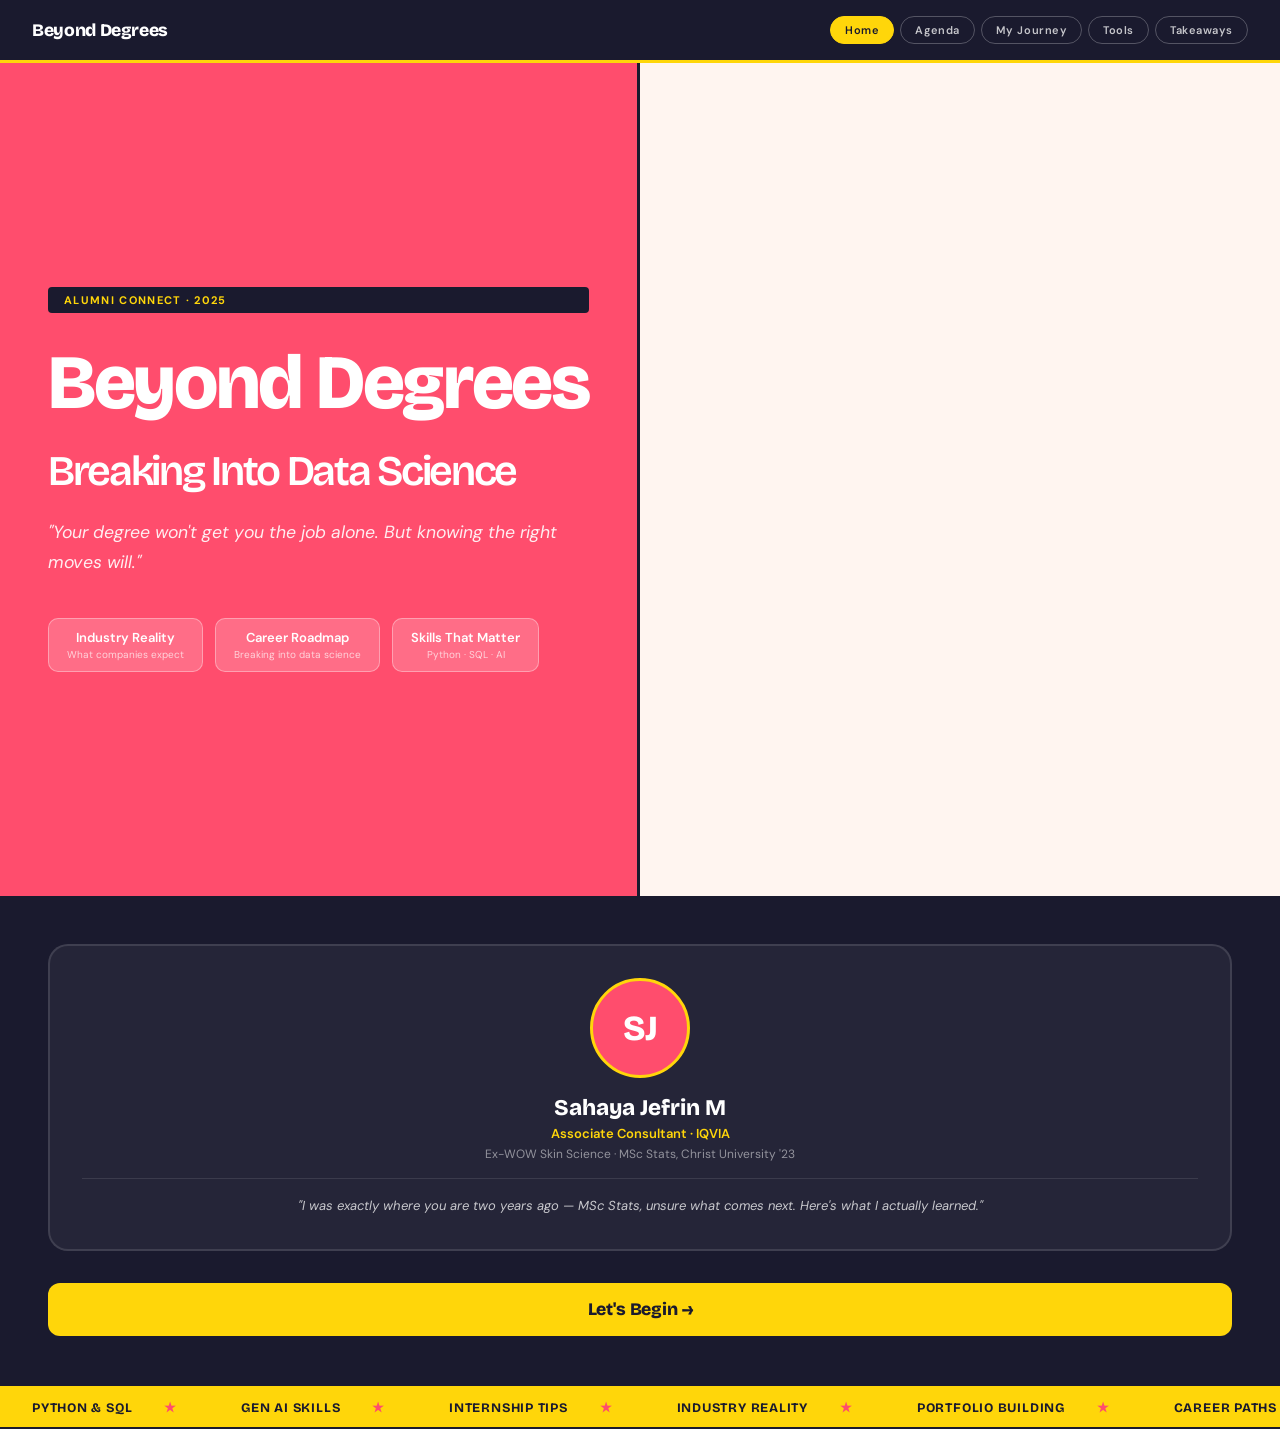
==== index.html @ 80c54fdb "rename the file" ====
<!DOCTYPE html>
<html lang="en">
<head>
<meta charset="UTF-8">
<meta name="viewport" content="width=device-width, initial-scale=1.0">
<title>Beyond Degrees: Getting Started in Data Science</title>
<link href="https://fonts.googleapis.com/css2?family=Bricolage+Grotesque:opsz,wght@12..96,400;12..96,600;12..96,800&family=DM+Sans:ital,wght@0,400;0,500;1,400&display=swap" rel="stylesheet">
<style>
*{box-sizing:border-box;margin:0;padding:0}
:root{
  --pink:#ff4d6d;--yellow:#ffd60a;--navy:#1a1a2e;--mint:#06d6a0;
  --purple:#7b2d8b;--blue:#4cc9f0;--orange:#ff9f1c;--white:#fff;
  --bg:#fff5f0;--text:#1a1a2e;
}
html{scroll-behavior:smooth}
body{font-family:'DM Sans',sans-serif;background:var(--bg);color:var(--text);overflow-x:hidden}

/* ─── NAV ─── */
.nav{display:flex;align-items:center;justify-content:space-between;padding:1rem 2rem;background:var(--navy);position:sticky;top:0;z-index:100;border-bottom:3px solid var(--yellow)}
.nav-brand{font-family:'Bricolage Grotesque',sans-serif;font-weight:800;font-size:1.1rem;color:var(--white);letter-spacing:-0.02em}
.nav-links{display:flex;gap:6px;flex-wrap:wrap}
.nav-btn{background:transparent;border:1.5px solid rgba(255,255,255,0.25);color:rgba(255,255,255,0.75);font-size:11px;font-weight:600;padding:6px 14px;border-radius:20px;cursor:pointer;font-family:'DM Sans',sans-serif;letter-spacing:0.05em;transition:all 0.2s}
.nav-btn:hover,.nav-btn.active{background:var(--yellow);border-color:var(--yellow);color:var(--navy)}

/* ─── SECTIONS ─── */
.section{display:none;min-height:100vh;padding:3rem 2rem;max-width:960px;margin:0 auto}
.section.active{display:block}

/* ─── HERO ─── */
#sec-hero{display:none;padding:0;max-width:100%}
#sec-hero.active{display:block}
.hero-wrap{display:grid;grid-template-columns:1fr 1fr;min-height:calc(100vh - 67px)}
.hero-left{background:var(--pink);padding:4rem 3rem;display:flex;flex-direction:column;justify-content:center;border-right:3px solid var(--navy)}
.hero-eyebrow{display:inline-block;background:var(--navy);color:var(--yellow);font-size:11px;font-weight:700;padding:6px 16px;border-radius:4px;margin-bottom:2rem;letter-spacing:0.12em;text-transform:uppercase}
.hero-title{font-family:'Bricolage Grotesque',sans-serif;font-size:clamp(3rem,6vw,5rem);font-weight:800;line-height:1.0;letter-spacing:-0.03em;color:var(--white);margin-bottom:1.2rem}
.hero-hook{font-size:1.1rem;color:rgba(255,255,255,0.9);line-height:1.7;margin-bottom:2.5rem;font-style:italic}
.hero-meta{display:flex;gap:12px;flex-wrap:wrap}
.hmeta{background:rgba(255,255,255,0.18);border:1.5px solid rgba(255,255,255,0.35);border-radius:10px;padding:10px 18px;color:var(--white);font-size:13px;font-weight:600;text-align:center}
.hmeta span{display:block;font-size:10px;font-weight:400;opacity:0.7;margin-top:2px}

.hero-right{background:var(--navy);display:flex;flex-direction:column;justify-content:center;align-items:center;padding:3rem;gap:2rem}
.speaker-blob{background:rgba(255,255,255,0.05);border:2px solid rgba(255,255,255,0.12);border-radius:20px;padding:2rem;text-align:center;width:100%}
.avatar-big{width:100px;height:100px;border-radius:50%;background:var(--pink);display:flex;align-items:center;justify-content:center;font-family:'Bricolage Grotesque',sans-serif;font-size:2.2rem;font-weight:800;color:var(--white);margin:0 auto 1rem;border:3px solid var(--yellow)}
.sp-name{font-family:'Bricolage Grotesque',sans-serif;font-size:1.4rem;font-weight:800;color:var(--white)}
.sp-role{font-size:13px;color:var(--yellow);font-weight:600;margin:4px 0}
.sp-company{font-size:12px;color:rgba(255,255,255,0.5)}
.sp-quote{font-size:13px;color:rgba(255,255,255,0.75);font-style:italic;line-height:1.7;margin-top:1rem;border-top:1px solid rgba(255,255,255,0.1);padding-top:1rem}
.start-btn{background:var(--yellow);color:var(--navy);border:none;font-family:'Bricolage Grotesque',sans-serif;font-size:1.1rem;font-weight:800;padding:1rem 2.5rem;border-radius:12px;cursor:pointer;width:100%;letter-spacing:-0.01em;transition:transform 0.15s}
.start-btn:hover{transform:scale(1.02)}

/* ─── MARQUEE ─── */
.marquee-wrap{background:var(--yellow);border-top:2px solid var(--navy);border-bottom:2px solid var(--navy);padding:10px 0;overflow:hidden;white-space:nowrap}
.marquee-inner{display:inline-flex;animation:marquee 20s linear infinite}
.marquee-inner span{font-family:'Bricolage Grotesque',sans-serif;font-size:13px;font-weight:700;letter-spacing:0.06em;padding:0 2rem;text-transform:uppercase;color:var(--navy)}
.marquee-inner span::after{content:'★';margin-left:2rem;color:var(--pink)}
@keyframes marquee{0%{transform:translateX(0)}100%{transform:translateX(-50%)}}

/* ─── SECTION HEADER ─── */
.sec-header{margin-bottom:2.5rem}
.sec-tag{display:inline-block;background:var(--pink);color:var(--white);font-size:11px;font-weight:700;padding:5px 14px;border-radius:20px;margin-bottom:1rem;letter-spacing:0.08em;text-transform:uppercase}
.sec-title{font-family:'Bricolage Grotesque',sans-serif;font-size:2.4rem;font-weight:800;letter-spacing:-0.02em;line-height:1.1;margin-bottom:0.5rem}
.sec-sub{font-size:15px;color:#555;line-height:1.6}

/* ─── QUIZ ─── */
.quiz-container{max-width:720px;margin:0 auto}
.quiz-progress{display:flex;gap:6px;margin-bottom:2rem}
.qprog-dot{flex:1;height:6px;border-radius:20px;background:#e0e0e0;transition:background 0.3s}
.qprog-dot.done{background:var(--pink)}
.qprog-dot.current{background:var(--yellow)}

.quiz-card{background:var(--white);border:2px solid var(--navy);border-radius:20px;padding:2.5rem;margin-bottom:1.5rem}
.quiz-num{font-size:11px;font-weight:700;color:var(--pink);letter-spacing:0.1em;text-transform:uppercase;margin-bottom:0.75rem}
.quiz-q{font-family:'Bricolage Grotesque',sans-serif;font-size:1.5rem;font-weight:800;letter-spacing:-0.01em;margin-bottom:2rem;line-height:1.3}
.quiz-options{display:flex;flex-direction:column;gap:12px}
.quiz-opt{background:var(--bg);border:2px solid #e0e0e0;border-radius:12px;padding:1rem 1.25rem;cursor:pointer;font-size:15px;font-weight:500;transition:all 0.2s;text-align:left;font-family:'DM Sans',sans-serif;display:flex;align-items:center;gap:12px}
.quiz-opt:hover{border-color:var(--navy);background:var(--white)}
.quiz-opt.selected{border-color:var(--pink);background:#fff0f3}
.quiz-opt.correct{border-color:var(--mint);background:#e6fbf5}
.quiz-opt.wrong{border-color:#e24b4a;background:#fcebeb}
.opt-letter{width:32px;height:32px;border-radius:8px;background:var(--navy);color:var(--white);font-family:'Bricolage Grotesque',sans-serif;font-weight:800;font-size:14px;display:flex;align-items:center;justify-content:center;flex-shrink:0}
.quiz-opt.correct .opt-letter{background:var(--mint)}
.quiz-opt.wrong .opt-letter{background:#e24b4a}

.quiz-explain{background:var(--navy);color:var(--white);border-radius:12px;padding:1.25rem 1.5rem;margin-top:1.5rem;font-size:14px;line-height:1.7;display:none}
.quiz-explain.show{display:block}
.quiz-explain strong{color:var(--yellow)}

.quiz-actions{display:flex;justify-content:space-between;align-items:center;margin-top:1.5rem;flex-wrap:wrap;gap:12px}
.q-score{font-size:14px;color:#666;font-weight:500}
.next-btn{background:var(--navy);color:var(--white);border:none;font-family:'Bricolage Grotesque',sans-serif;font-size:1rem;font-weight:700;padding:0.85rem 2rem;border-radius:10px;cursor:pointer;transition:transform 0.15s}
.next-btn:hover{transform:scale(1.02)}
.next-btn:disabled{opacity:0.4;cursor:not-allowed;transform:none}

.quiz-result{text-align:center;padding:3rem 2rem;background:var(--white);border:2px solid var(--navy);border-radius:20px}
.result-score{font-family:'Bricolage Grotesque',sans-serif;font-size:5rem;font-weight:800;color:var(--pink);line-height:1}
.result-label{font-size:1.1rem;color:#555;margin:0.5rem 0 1.5rem}
.result-msg{font-size:1rem;line-height:1.7;max-width:500px;margin:0 auto 2rem;color:var(--text)}
.retry-btn{background:var(--pink);color:var(--white);border:none;font-family:'Bricolage Grotesque',sans-serif;font-size:1rem;font-weight:700;padding:0.85rem 2rem;border-radius:10px;cursor:pointer}

/* ─── JOURNEY ─── */
.journey-wrap{position:relative;padding-left:40px}
.journey-line{position:absolute;left:16px;top:0;bottom:0;width:3px;background:linear-gradient(to bottom,var(--pink),var(--yellow),var(--mint))}
.journey-item{position:relative;margin-bottom:2.5rem;padding-left:1.5rem}
.journey-dot{position:absolute;left:-31px;top:8px;width:18px;height:18px;border-radius:50%;border:3px solid var(--white);box-shadow:0 0 0 2px var(--navy)}
.journey-dot.d1{background:var(--pink)}
.journey-dot.d2{background:var(--orange)}
.journey-dot.d3{background:var(--yellow)}
.journey-dot.d4{background:var(--mint)}
.journey-dot.d5{background:var(--blue)}
.journey-dot.d6{background:var(--purple)}
.journey-card{background:var(--white);border:2px solid var(--navy);border-radius:16px;padding:1.5rem;transition:transform 0.2s}
.journey-card:hover{transform:translateX(6px)}
.j-year{font-size:11px;font-weight:700;letter-spacing:0.1em;text-transform:uppercase;color:var(--pink);margin-bottom:4px}
.j-title{font-family:'Bricolage Grotesque',sans-serif;font-size:1.1rem;font-weight:800;margin-bottom:6px}
.j-company{font-size:13px;color:#666;margin-bottom:10px}
.j-lesson{background:var(--bg);border-left:3px solid var(--yellow);padding:10px 14px;border-radius:0 8px 8px 0;font-size:13px;line-height:1.6;color:var(--text)}
.j-lesson strong{color:var(--navy);font-weight:700}
.j-tags{display:flex;flex-wrap:wrap;gap:6px;margin-top:10px}
.j-tag{font-size:11px;font-weight:600;padding:3px 10px;border-radius:20px;background:var(--navy);color:var(--white)}

/* ─── TOOLS ─── */
.tools-grid{display:grid;grid-template-columns:repeat(auto-fit,minmax(260px,1fr));gap:16px;margin-bottom:3rem}
.tool-card{background:var(--white);border:2px solid var(--navy);border-radius:16px;padding:1.5rem;transition:transform 0.2s}
.tool-card:hover{transform:translateY(-4px)}
.tool-header{display:flex;align-items:center;gap:12px;margin-bottom:12px}
.tool-icon{width:44px;height:44px;border-radius:10px;display:flex;align-items:center;justify-content:center;font-size:1.4rem;flex-shrink:0}
.tool-name{font-family:'Bricolage Grotesque',sans-serif;font-size:1rem;font-weight:800}
.tool-category{font-size:11px;font-weight:600;letter-spacing:0.08em;text-transform:uppercase}
.tool-desc{font-size:13px;color:#555;line-height:1.6;margin-bottom:12px}
.tool-tip{background:var(--bg);border-radius:8px;padding:10px 12px;font-size:12px;line-height:1.6;color:var(--text)}
.tool-tip strong{color:var(--pink)}
.priority-badge{display:inline-block;font-size:10px;font-weight:700;padding:3px 10px;border-radius:20px;margin-bottom:8px}
.p-must{background:#fff0f3;color:var(--pink);border:1px solid #ffb3c1}
.p-good{background:#fff9db;color:#7a5900;border:1px solid var(--yellow)}
.p-bonus{background:#e6fbf5;color:#0a5940;border:1px solid var(--mint)}

.resources-section{background:var(--navy);border-radius:20px;padding:2rem;margin-top:1rem}
.res-title{font-family:'Bricolage Grotesque',sans-serif;font-size:1.3rem;font-weight:800;color:var(--white);margin-bottom:1.5rem}
.res-grid{display:grid;grid-template-columns:repeat(auto-fit,minmax(200px,1fr));gap:12px}
.res-card{background:rgba(255,255,255,0.07);border:1px solid rgba(255,255,255,0.12);border-radius:12px;padding:1rem}
.res-card-title{font-weight:700;color:var(--yellow);font-size:14px;margin-bottom:4px}
.res-card-desc{font-size:12px;color:rgba(255,255,255,0.65);line-height:1.5}

/* ─── AGENDA ─── */
.agenda-list{display:flex;flex-direction:column;gap:0}
.agenda-item{display:grid;grid-template-columns:90px 1fr;border:2px solid var(--navy);margin-top:-2px;background:var(--white);cursor:pointer;transition:background 0.2s}
.agenda-item:first-child{border-radius:16px 16px 0 0}
.agenda-item:last-child{border-radius:0 0 16px 16px}
.agenda-item:hover{background:#fffdf0}
.agenda-item.current-item{background:#fff0f3;border-left:5px solid var(--pink)}
.ag-time{background:var(--navy);display:flex;align-items:center;justify-content:center;padding:1.25rem 0.5rem}
.ag-time span{font-family:'Bricolage Grotesque',sans-serif;font-size:0.85rem;font-weight:800;color:var(--yellow);text-align:center}
.ag-body{padding:1.25rem 1.5rem;display:flex;align-items:flex-start;gap:14px}
.ag-num{font-family:'Bricolage Grotesque',sans-serif;font-size:2.5rem;font-weight:800;color:rgba(26,26,46,0.07);line-height:1;min-width:44px}
.ag-content{}
.ag-title{font-family:'Bricolage Grotesque',sans-serif;font-size:1rem;font-weight:800;margin-bottom:4px}
.ag-desc{font-size:13px;color:#555;line-height:1.5;margin-bottom:8px}
.ag-chips{display:flex;gap:6px;flex-wrap:wrap}
.ag-chip{font-size:10px;font-weight:600;padding:3px 10px;border-radius:20px}
.ag-chip.r{background:#fff0f3;color:var(--pink);border:1px solid #ffb3c1}
.ag-chip.y{background:#fff9db;color:#7a5900;border:1px solid var(--yellow)}
.ag-chip.g{background:#e6fbf5;color:#0a5940;border:1px solid var(--mint)}
.ag-chip.b{background:#e8f7fc;color:#0a6e8a;border:1px solid var(--blue)}
.ag-chip.p{background:#f3eafc;color:#4a1070;border:1px solid #b87dd4}

/* ─── POLL ─── */
.poll-container{max-width:700px;margin:0 auto}
.poll-card{background:var(--white);border:2px solid var(--navy);border-radius:20px;padding:2.5rem;margin-bottom:2rem}
.poll-q{font-family:'Bricolage Grotesque',sans-serif;font-size:1.5rem;font-weight:800;margin-bottom:1.5rem;letter-spacing:-0.01em;line-height:1.3}
.poll-options{display:flex;flex-direction:column;gap:10px}
.poll-opt{border:2px solid #e0e0e0;border-radius:12px;padding:1rem 1.25rem;cursor:pointer;font-size:15px;font-weight:500;transition:all 0.2s;background:var(--bg);display:flex;align-items:center;justify-content:space-between;font-family:'DM Sans',sans-serif}
.poll-opt:hover{border-color:var(--navy)}
.poll-opt.voted{border-color:var(--pink);background:#fff0f3;cursor:default}
.poll-bar-wrap{margin-top:1rem;display:none}
.poll-bar-wrap.show{display:block}
.poll-bar-row{display:flex;align-items:center;gap:12px;margin-bottom:10px;font-size:13px}
.poll-bar-label{min-width:180px;font-weight:500}
.poll-bar-track{flex:1;height:24px;background:#f0f0f0;border-radius:20px;overflow:hidden}
.poll-bar-fill{height:100%;border-radius:20px;background:var(--pink);transition:width 0.8s cubic-bezier(.4,0,.2,1);display:flex;align-items:center;padding-left:10px}
.poll-bar-pct{font-size:12px;font-weight:700;color:var(--white)}
.poll-reset{background:transparent;border:1.5px solid #ccc;color:#666;font-size:12px;padding:6px 16px;border-radius:8px;cursor:pointer;margin-top:1rem;font-family:'DM Sans',sans-serif}

/* ─── TAKEAWAYS ─── */
.takeaway-grid{display:grid;grid-template-columns:repeat(auto-fit,minmax(240px,1fr));gap:16px;margin-bottom:2.5rem}
.tk-card{border-radius:16px;padding:1.5rem;border:2px solid var(--navy)}
.tk-num{font-family:'Bricolage Grotesque',sans-serif;font-size:3rem;font-weight:800;line-height:1;margin-bottom:0.5rem;opacity:0.25}
.tk-title{font-family:'Bricolage Grotesque',sans-serif;font-size:1rem;font-weight:800;margin-bottom:6px}
.tk-desc{font-size:13px;line-height:1.6}
.share-card{background:var(--navy);border-radius:20px;padding:2.5rem;text-align:center;color:var(--white)}
.share-title{font-family:'Bricolage Grotesque',sans-serif;font-size:1.8rem;font-weight:800;margin-bottom:0.5rem;color:var(--yellow)}
.share-sub{font-size:14px;color:rgba(255,255,255,0.7);margin-bottom:2rem;line-height:1.6}
.share-links{display:flex;gap:12px;justify-content:center;flex-wrap:wrap}
.share-link{background:rgba(255,255,255,0.1);border:1.5px solid rgba(255,255,255,0.2);color:var(--white);font-size:13px;font-weight:600;padding:10px 20px;border-radius:10px;text-decoration:none;transition:background 0.2s}
.share-link:hover{background:rgba(255,255,255,0.2)}

@media(max-width:640px){
  .hero-wrap{grid-template-columns:1fr}
  .hero-left{padding:2.5rem 1.5rem}
  .section{padding:2rem 1.25rem}
  .sec-title{font-size:1.8rem}
  .nav-links{gap:4px}
  .nav-btn{font-size:10px;padding:5px 10px}
}
</style>
</head>
<body>

<nav class="nav">
  <div class="nav-brand">Beyond Degrees</div>
  <div class="nav-links">
    <button class="nav-btn active" onclick="showSection('hero')">Home</button>
    <button class="nav-btn" onclick="showSection('agenda')">Agenda</button>
    <button class="nav-btn" onclick="showSection('journey')">My Journey</button>
    <button class="nav-btn" onclick="showSection('tools')">Tools</button>
    <button class="nav-btn" onclick="showSection('takeaways')">Takeaways</button>
  </div>
</nav>

<!-- ═══ HERO ═══ -->
<section id="sec-hero" class="section active">
  <div class="hero-wrap">
    <div class="hero-left">
      <div class="hero-eyebrow">Alumni Connect · 2025</div>
      <h1 class="hero-title">Beyond Degrees<br><span style="font-size:0.55em;font-weight:600;">Breaking Into Data Science</span></h1>
      <p class="hero-hook">"Your degree won't get you the job alone. But knowing the right moves will."</p>
      
<div class="hero-meta">
        <div class="hmeta">Industry Reality<span>What companies expect</span></div>
        <div class="hmeta">Career Roadmap<span>Breaking into data science</span></div>
        <div class="hmeta">Skills That Matter<span>Python · SQL · AI</span></div>
      </div>
    </div>

    </div>
    <div class="hero-right">
      <div class="speaker-blob">
        <div class="avatar-big">SJ</div>
        <div class="sp-name">Sahaya Jefrin M</div>
        <div class="sp-role">Associate Consultant · IQVIA</div>
        <div class="sp-company">Ex-WOW Skin Science · MSc Stats, Christ University '23</div>
        <p class="sp-quote">"I was exactly where you are two years ago — MSc Stats, unsure what comes next. Here's what I actually learned."</p>
      </div>
      <button class="start-btn" onclick="showSection('agenda')">Let's Begin → </button>
    </div>
  </div>
  <div class="marquee-wrap">
    <div class="marquee-inner">
      <span>Python & SQL</span><span>Gen AI Skills</span><span>Internship Tips</span><span>Industry Reality</span><span>Portfolio Building</span><span>Career Paths</span><span>Networking</span><span>Career Growth</span>
      <span>Python & SQL</span><span>Gen AI Skills</span><span>Internship Tips</span><span>Industry Reality</span><span>Portfolio Building</span><span>Career Paths</span><span>Networking</span><span>Career Growth</span>
    </div>
  </div>
</section>

<!-- ═══ AGENDA ═══ -->
<section id="sec-agenda" class="section">
  <div class="sec-header">
    <div class="sec-tag">Session plan</div>
    <h2 class="sec-title">What we're covering today</h2>
    <p class="sec-sub">Click any section to mark it as current — helps you stay on track during the session.</p>
  </div>
  <div class="agenda-list">
    <div class="agenda-item" onclick="markAgenda(this)">
      <div class="ag-time"><span>00:00</span></div>
      <div class="ag-body"><div class="ag-num">01</div><div class="ag-content">
        <div class="ag-title">Welcome & setting the stage</div>
        <div class="ag-desc">Who I am, where I started, and why this conversation matters in second year — not final year.</div>
        <div class="ag-chips"><span class="ag-chip r">10 mins</span><span class="ag-chip y">Icebreaker poll</span></div>
      </div></div>
    </div>
    <div class="agenda-item" onclick="markAgenda(this)">
      <div class="ag-time"><span>00:10</span></div>
      <div class="ag-body"><div class="ag-num">02</div><div class="ag-content">
        <div class="ag-title">The job market — what's actually happening</div>
        <div class="ag-desc">Where stats grads get hired, how AI reshuffled roles, and where the growth is. No sugarcoating.</div>
        <div class="ag-chips"><span class="ag-chip r">20 mins</span><span class="ag-chip b">Tech</span><span class="ag-chip b">Pharma</span><span class="ag-chip b">Finance</span><span class="ag-chip b">Consulting</span></div>
      </div></div>
    </div>
    <div class="agenda-item" onclick="markAgenda(this)">
      <div class="ag-time"><span>00:30</span></div>
      <div class="ag-body"><div class="ag-num">03</div><div class="ag-content">
        <div class="ag-title">The skills gap — classroom vs. workplace</div>
        <div class="ag-desc">Technical must-haves, soft skills that differentiate, and what most students don't realise they're missing.</div>
        <div class="ag-chips"><span class="ag-chip r">20 mins</span><span class="ag-chip y">Python</span><span class="ag-chip y">SQL</span><span class="ag-chip y">Git</span><span class="ag-chip y">Storytelling</span></div>
      </div></div>
    </div>
    <div class="agenda-item" onclick="markAgenda(this)">
      <div class="ag-time"><span>00:50</span></div>
      <div class="ag-body"><div class="ag-num">04</div><div class="ag-content">
        <div class="ag-title">What to do — starting right now</div>
        <div class="ag-desc">Portfolios, internships, certifications worth your time, competitions, and how to network before you need to.</div>
        <div class="ag-chips"><span class="ag-chip r">25 mins</span><span class="ag-chip g">Action plan</span><span class="ag-chip y">Kaggle</span><span class="ag-chip y">LinkedIn</span></div>
      </div></div>
    </div>
    <div class="agenda-item" onclick="markAgenda(this)">
      <div class="ag-time"><span>01:15</span></div>
      <div class="ag-body"><div class="ag-num">05</div><div class="ag-content">
        <div class="ag-title">Real talk — mistakes & lessons</div>
        <div class="ag-desc">Honest stories, common traps peers fall into, and the mindset shift from student to professional.</div>
        <div class="ag-chips"><span class="ag-chip r">15 mins</span><span class="ag-chip p">Unfiltered</span></div>
      </div></div>
    </div>
    <div class="agenda-item" onclick="markAgenda(this)">
      <div class="ag-time"><span>01:30</span></div>
      <div class="ag-body"><div class="ag-num">06</div><div class="ag-content">
        <div class="ag-title">Open Q&A — anything goes</div>
        <div class="ag-desc">Salaries, job search, postgrad vs. jobs, specific tools — no question is off limits.</div>
        <div class="ag-chips"><span class="ag-chip g">20–30 mins</span><span class="ag-chip p">Live questions</span></div>
      </div></div>
    </div>
  </div>
</section>

<!-- ═══ JOURNEY ═══ -->
<section id="sec-journey" class="section">
  <div class="sec-header">
    <div class="sec-tag">My Story</div>
    <h2 class="sec-title">From Christ University to consulting</h2>
    <p class="sec-sub">Every step had a lesson. Here's the unfiltered version.</p>
  </div>
  <div class="journey-wrap">
    <div class="journey-line"></div>
    <div class="journey-item">
      <div class="journey-dot d1"></div>
      <div class="journey-card">
        <div class="j-year">2018 – 2021</div>
        <div class="j-title">BSc Statistics — National College, Trichy</div>
        <div class="j-company">Where it all began</div>
        <div class="j-lesson"><strong>Lesson:</strong> Statistics felt theoretical. I had no idea what a "data analyst" actually did daily. Most of us don't — and that's the gap we need to close early.</div>
        <div class="j-tags"><span class="j-tag">Statistics fundamentals</span><span class="j-tag">Probability</span><span class="j-tag">R basics</span></div>
      </div>
    </div>
    <div class="journey-item">
      <div class="journey-dot d2"></div>
      <div class="journey-card">
        <div class="j-year">2021 – 2023</div>
        <div class="j-title">MSc Statistics — Christ University, Bangalore</div>
        <div class="j-company">Your college. Your classrooms. Your corridors.</div>
        <div class="j-lesson"><strong>Lesson:</strong> This is where I started seriously learning Python and SQL on the side. The degree gave me the statistical foundation — but what got me hired was the extra work I put in outside class.</div>
        <div class="j-tags"><span class="j-tag">Python</span><span class="j-tag">SQL</span><span class="j-tag">Machine Learning</span><span class="j-tag">Royal Statistical Society</span></div>
      </div>
    </div>
    <div class="journey-item">
      <div class="journey-dot d3"></div>
      <div class="journey-card">
        <div class="j-year">Nov 2022 – Dec 2022</div>
        <div class="j-title">Data Science Intern — The Sparks Foundation</div>
        <div class="j-company">First real-world experience</div>
        <div class="j-lesson"><strong>Lesson:</strong> My first internship felt small but it cracked open the door. Even a 2-month stint on your resume signals to recruiters: "this person doesn't wait — they act." Start early, even if it feels small.</div>
        <div class="j-tags"><span class="j-tag">First internship</span><span class="j-tag">Real data</span><span class="j-tag">Portfolio starter</span></div>
      </div>
    </div>
    <div class="journey-item">
      <div class="journey-dot d4"></div>
      <div class="journey-card">
        <div class="j-year">Feb 2023 – Jul 2023</div>
        <div class="j-title">Data Analyst Intern → Data Analyst — WOW Skin Science</div>
        <div class="j-company">FMCG · E-commerce analytics</div>
        <div class="j-lesson"><strong>Lesson:</strong> I learned SQL properly here — not textbook SQL, but messy, real-world SQL. I also discovered that communicating findings to non-technical teams is half the job. "Correct but unclear" doesn't cut it in the real world.</div>
        <div class="j-tags"><span class="j-tag">SQL</span><span class="j-tag">Looker Studio</span><span class="j-tag">Inventory analytics</span><span class="j-tag">Google Sheets</span></div>
      </div>
    </div>
    <div class="journey-item">
      <div class="journey-dot d5"></div>
      <div class="journey-card">
        <div class="j-year">May 2024 – Feb 2025</div>
        <div class="j-title">Senior Executive — Data Analytics, WOW Skin Science</div>
        <div class="j-company">Promoted within the same company</div>
        <div class="j-lesson"><strong>Lesson:</strong> Promotions come from impact, not just skill. I started framing my work in terms of business outcomes — not just dashboards. "This report helped reduce overstock by 18%" beats "I built a dashboard."</div>
        <div class="j-tags"><span class="j-tag">Business storytelling</span><span class="j-tag">Demand forecasting</span><span class="j-tag">Gen AI experiments</span></div>
      </div>
    </div>
    <div class="journey-item">
      <div class="journey-dot d6"></div>
      <div class="journey-card">
        <div class="j-year">Feb 2025 – Present</div>
        <div class="j-title">Associate Consultant — IQVIA</div>
        <div class="j-company">Pharma analytics & life sciences consulting</div>
        <div class="j-lesson"><strong>Lesson:</strong> Consulting is a different game — multiple clients, fast pivots, high expectations. What got me here was a combination of domain knowledge, Python + SQL fluency, and knowing how to present data as a story. All learnable. All startable now.</div>
        <div class="j-tags"><span class="j-tag">Pharma analytics</span><span class="j-tag">LLMs</span><span class="j-tag">Consulting mindset</span><span class="j-tag">Python</span></div>
      </div>
    </div>
  </div>
</section>

<!-- ═══ TOOLS ═══ -->
<section id="sec-tools" class="section">
  <div class="sec-header">
    <div class="sec-tag">Your toolkit</div>
    <h2 class="sec-title">Tools & resources to start now</h2>
    <p class="sec-sub">Prioritised — focus on MUST LEARN first. No need to learn everything at once.</p>
  </div>
  <div class="tools-grid">
    <div class="tool-card">
      <div class="priority-badge p-must">Must Learn</div>
      <div class="tool-header">
        <div class="tool-icon" style="background:#fff0f3;font-size:1.5rem">🐍</div>
        <div><div class="tool-name">Python</div><div class="tool-category" style="color:var(--pink)">Core skill</div></div>
      </div>
      <div class="tool-desc">The #1 language for data roles. Pandas, NumPy, Matplotlib, Seaborn — start here.</div>
      <div class="tool-tip"><strong>Where to start:</strong> Kaggle's free Python course → then practice on real datasets immediately. Don't just watch tutorials.</div>
    </div>
    <div class="tool-card">
      <div class="priority-badge p-must">Must Learn</div>
      <div class="tool-header">
        <div class="tool-icon" style="background:#e8f7fc;font-size:1.5rem">🗄️</div>
        <div><div class="tool-name">SQL</div><div class="tool-category" style="color:var(--blue)">Core skill</div></div>
      </div>
      <div class="tool-desc">Every data job needs SQL. It's how you talk to databases — interviews almost always test this.</div>
      <div class="tool-tip"><strong>Where to start:</strong> SQLZoo → Mode Analytics SQL tutorial → HackerRank SQL challenges. Aim for 5-star rating like me!</div>
    </div>
    <div class="tool-card">
      <div class="priority-badge p-must">Must Learn</div>
      <div class="tool-header">
        <div class="tool-icon" style="background:#fff9db;font-size:1.5rem">📊</div>
        <div><div class="tool-name">Data Visualisation</div><div class="tool-category" style="color:#7a5900)">Core skill</div></div>
      </div>
      <div class="tool-desc">Telling stories with data. Tableau, Power BI, Looker Studio, or just Matplotlib/Seaborn.</div>
      <div class="tool-tip"><strong>Where to start:</strong> Looker Studio is free + Google-backed. Build one dashboard from a public dataset and share it on LinkedIn.</div>
    </div>
    <div class="tool-card">
      <div class="priority-badge p-good">Good to Have</div>
      <div class="tool-header">
        <div class="tool-icon" style="background:#e6fbf5;font-size:1.5rem">🤖</div>
        <div><div class="tool-name">Gen AI / LLMs</div><div class="tool-category" style="color:var(--mint)">Emerging</div></div>
      </div>
      <div class="tool-desc">The job market now expects you to know how to use AI tools — not just build models.</div>
      <div class="tool-tip"><strong>Where to start:</strong> Google's "Introduction to Generative AI" (free) → prompt engineering basics → try building a small LLM-powered tool.</div>
    </div>
    <div class="tool-card">
      <div class="priority-badge p-good">Good to Have</div>
      <div class="tool-header">
        <div class="tool-icon" style="background:#f3eafc;font-size:1.5rem">🔁</div>
        <div><div class="tool-name">Git & GitHub</div><div class="tool-category" style="color:var(--purple)">Essential tool</div></div>
      </div>
      <div class="tool-desc">Version control isn't optional anymore. Your GitHub is your live portfolio — every project goes here.</div>
      <div class="tool-tip"><strong>Where to start:</strong> GitHub's own beginner guide → commit your first Python script today. Recruiters check GitHub profiles.</div>
    </div>
    <div class="tool-card">
      <div class="priority-badge p-bonus">Bonus Edge</div>
      <div class="tool-header">
        <div class="tool-icon" style="background:#fff5f0;font-size:1.5rem">🏆</div>
        <div><div class="tool-name">Kaggle Competitions</div><div class="tool-category" style="color:var(--orange)">Portfolio builder</div></div>
      </div>
      <div class="tool-desc">Real datasets, real problems, real community. Even participating (not winning) signals drive to recruiters.</div>
      <div class="tool-tip"><strong>Where to start:</strong> Titanic survival prediction is the classic beginner comp. Join one this month — no pressure to win.</div>
    </div>
  </div>
  <div class="resources-section">
    <div class="res-title">Free resources I actually used</div>
    <div class="res-grid">
      <div class="res-card">
        <div class="res-card-title">Kaggle Learn</div>
        <div class="res-card-desc">Free mini-courses on Python, SQL, ML, Data Viz. Bite-sized and practical. Best starting point.</div>
      </div>
      <div class="res-card">
        <div class="res-card-title">Google Data Analytics Certificate</div>
        <div class="res-card-desc">Coursera. Paid but often free with financial aid. Looks good on LinkedIn. Worth it in Year 2.</div>
      </div>
      <div class="res-card">
        <div class="res-card-title">Towards Data Science (Medium)</div>
        <div class="res-card-desc">Best articles written by practitioners. Read 2–3 articles a week to stay current with the industry.</div>
      </div>
      <div class="res-card">
        <div class="res-card-title">LinkedIn + Naukri</div>
        <div class="res-card-desc">Set up your profile now. Follow data leaders. Apply for internships even if you feel "not ready."</div>
      </div>
      <div class="res-card">
        <div class="res-card-title">HackerRank SQL Track</div>
        <div class="res-card-desc">Where I got my 5-star rating. Recruiters recognise it. Takes 2–3 weeks of consistent practice.</div>
      </div>
      <div class="res-card">
        <div class="res-card-title">StatQuest (YouTube)</div>
        <div class="res-card-desc">Josh Starmer explains ML and statistics visually. If you're confused by any concept — check here first.</div>
      </div>
    </div>
  </div>
</section>

<!-- ═══ TAKEAWAYS ═══ -->
<section id="sec-takeaways" class="section">
  <div class="sec-header">
    <div class="sec-tag">Before you leave</div>
    <h2 class="sec-title">Your 3-this-week action plan</h2>
    <p class="sec-sub">Don't leave today motivated but undirected. Pick these three and do them this week.</p>
  </div>
  <div class="takeaway-grid">
    <div class="tk-card" style="background:#fff0f3;border-color:var(--pink)">
      <div class="tk-num" style="color:var(--pink)">01</div>
      <div class="tk-title">Set up your GitHub today</div>
      <div class="tk-desc">Create an account, make a repo called "data-portfolio", push even one Python file. Your future self will thank you.</div>
    </div>
    <div class="tk-card" style="background:#fff9db;border-color:#c9a800">
      <div class="tk-num" style="color:#c9a800">02</div>
      <div class="tk-title">Start Kaggle's Python course</div>
      <div class="tk-desc">Free, takes 5 hours total. Do the first two modules this week. Consistency over intensity — 30 mins daily beats 5 hours on Sunday.</div>
    </div>
    <div class="tk-card" style="background:#e6fbf5;border-color:var(--mint)">
      <div class="tk-num" style="color:var(--mint)">03</div>
      <div class="tk-title">Update your LinkedIn profile</div>
      <div class="tk-desc">Add your education, add "Statistics" and "Python" as skills, connect with 10 people in data roles. Message one of them with a genuine question.</div>
    </div>
    <div class="tk-card" style="background:#e8f7fc;border-color:var(--blue)">
      <div class="tk-num" style="color:var(--blue)">04</div>
      <div class="tk-title">Apply for one internship</div>
      <div class="tk-desc">Even if you feel unready. Rejection teaches you what to improve. Naukri, LinkedIn, Internshala — search "data analyst intern" right now.</div>
    </div>
    <div class="tk-card" style="background:#f3eafc;border-color:var(--purple)">
      <div class="tk-num" style="color:var(--purple)">05</div>
      <div class="tk-title">Join one data community</div>
      <div class="tk-desc">Kaggle forums, LinkedIn stats groups, DataTalks.Club Discord. Learning with others is 10x more effective than learning alone.</div>
    </div>
    <div class="tk-card" style="background:#fff5f0;border-color:var(--orange)">
      <div class="tk-num" style="color:var(--orange)">06</div>
      <div class="tk-title">Find a project idea this week</div>
      <div class="tk-desc">Pick anything you're curious about — cricket stats, food delivery data, weather patterns. A project you care about is a project you'll finish.</div>
    </div>
  </div>
  <div class="share-card">
    <div class="share-title">Connect with me after today</div>
    <div class="share-sub">Questions after the session? Want feedback on your resume or portfolio? Reach out — I was in your seat two years ago and I'm happy to help.</div>
    <div class="share-links">
      <a class="share-link" href="https://www.linkedin.com/in/sahayajefrin">LinkedIn · sahayajefrin</a>
      <a class="share-link" href="mailto:sahayajefrin18@gmail.com">sahayajefrin18@gmail.com</a>
      <a class="share-link" href="tel:+919791658687">+91 97916 58687</a>
    </div>
  </div>
</section>

<script>
// ─── NAV ───
function showSection(id){
  document.querySelectorAll('.section').forEach(s=>s.classList.remove('active'));
  document.querySelectorAll('.nav-btn').forEach(b=>b.classList.remove('active'));
  document.getElementById('sec-'+id).classList.add('active');
  const btns=document.querySelectorAll('.nav-btn');
  btns.forEach(b=>{if(b.getAttribute('onclick').includes("'"+id+"'"))b.classList.add('active')});
  window.scrollTo({top:0,behavior:'smooth'});
}

// ─── AGENDA ───
function markAgenda(el){
  document.querySelectorAll('.agenda-item').forEach(i=>i.classList.remove('current-item'));
  el.classList.add('current-item');
}

// ─── INIT ───


</script>
</body>
</html>
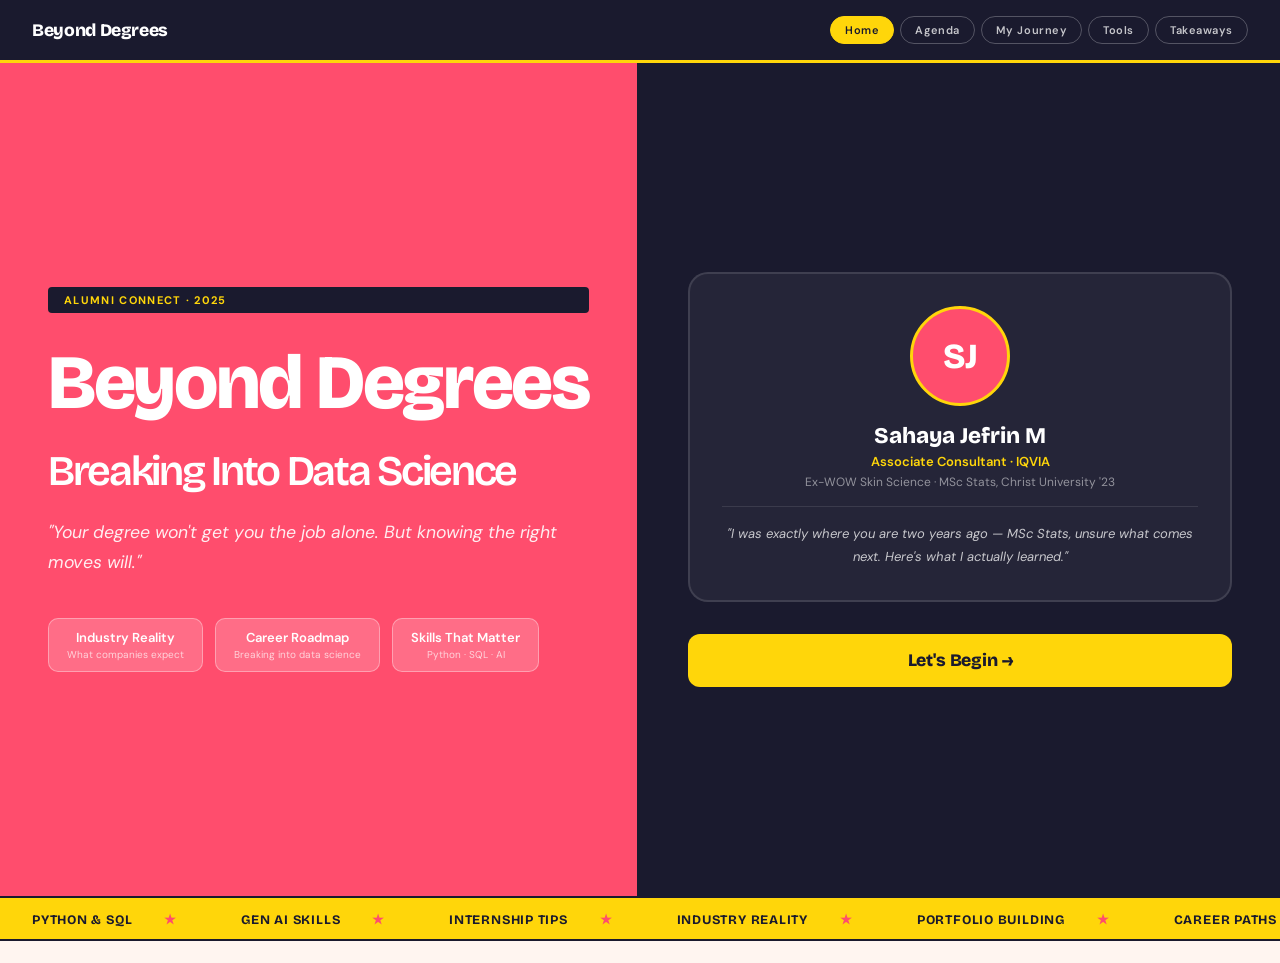
==== commit 711582ee: "Separate CSS and JS, and fix hero layout grid bug" ====
--- a/index.html
+++ b/index.html
@@ -5,203 +5,7 @@
 <meta name="viewport" content="width=device-width, initial-scale=1.0">
 <title>Beyond Degrees: Getting Started in Data Science</title>
 <link href="https://fonts.googleapis.com/css2?family=Bricolage+Grotesque:opsz,wght@12..96,400;12..96,600;12..96,800&family=DM+Sans:ital,wght@0,400;0,500;1,400&display=swap" rel="stylesheet">
-<style>
-*{box-sizing:border-box;margin:0;padding:0}
-:root{
-  --pink:#ff4d6d;--yellow:#ffd60a;--navy:#1a1a2e;--mint:#06d6a0;
-  --purple:#7b2d8b;--blue:#4cc9f0;--orange:#ff9f1c;--white:#fff;
-  --bg:#fff5f0;--text:#1a1a2e;
-}
-html{scroll-behavior:smooth}
-body{font-family:'DM Sans',sans-serif;background:var(--bg);color:var(--text);overflow-x:hidden}
-
-/* ─── NAV ─── */
-.nav{display:flex;align-items:center;justify-content:space-between;padding:1rem 2rem;background:var(--navy);position:sticky;top:0;z-index:100;border-bottom:3px solid var(--yellow)}
-.nav-brand{font-family:'Bricolage Grotesque',sans-serif;font-weight:800;font-size:1.1rem;color:var(--white);letter-spacing:-0.02em}
-.nav-links{display:flex;gap:6px;flex-wrap:wrap}
-.nav-btn{background:transparent;border:1.5px solid rgba(255,255,255,0.25);color:rgba(255,255,255,0.75);font-size:11px;font-weight:600;padding:6px 14px;border-radius:20px;cursor:pointer;font-family:'DM Sans',sans-serif;letter-spacing:0.05em;transition:all 0.2s}
-.nav-btn:hover,.nav-btn.active{background:var(--yellow);border-color:var(--yellow);color:var(--navy)}
-
-/* ─── SECTIONS ─── */
-.section{display:none;min-height:100vh;padding:3rem 2rem;max-width:960px;margin:0 auto}
-.section.active{display:block}
-
-/* ─── HERO ─── */
-#sec-hero{display:none;padding:0;max-width:100%}
-#sec-hero.active{display:block}
-.hero-wrap{display:grid;grid-template-columns:1fr 1fr;min-height:calc(100vh - 67px)}
-.hero-left{background:var(--pink);padding:4rem 3rem;display:flex;flex-direction:column;justify-content:center;border-right:3px solid var(--navy)}
-.hero-eyebrow{display:inline-block;background:var(--navy);color:var(--yellow);font-size:11px;font-weight:700;padding:6px 16px;border-radius:4px;margin-bottom:2rem;letter-spacing:0.12em;text-transform:uppercase}
-.hero-title{font-family:'Bricolage Grotesque',sans-serif;font-size:clamp(3rem,6vw,5rem);font-weight:800;line-height:1.0;letter-spacing:-0.03em;color:var(--white);margin-bottom:1.2rem}
-.hero-hook{font-size:1.1rem;color:rgba(255,255,255,0.9);line-height:1.7;margin-bottom:2.5rem;font-style:italic}
-.hero-meta{display:flex;gap:12px;flex-wrap:wrap}
-.hmeta{background:rgba(255,255,255,0.18);border:1.5px solid rgba(255,255,255,0.35);border-radius:10px;padding:10px 18px;color:var(--white);font-size:13px;font-weight:600;text-align:center}
-.hmeta span{display:block;font-size:10px;font-weight:400;opacity:0.7;margin-top:2px}
-
-.hero-right{background:var(--navy);display:flex;flex-direction:column;justify-content:center;align-items:center;padding:3rem;gap:2rem}
-.speaker-blob{background:rgba(255,255,255,0.05);border:2px solid rgba(255,255,255,0.12);border-radius:20px;padding:2rem;text-align:center;width:100%}
-.avatar-big{width:100px;height:100px;border-radius:50%;background:var(--pink);display:flex;align-items:center;justify-content:center;font-family:'Bricolage Grotesque',sans-serif;font-size:2.2rem;font-weight:800;color:var(--white);margin:0 auto 1rem;border:3px solid var(--yellow)}
-.sp-name{font-family:'Bricolage Grotesque',sans-serif;font-size:1.4rem;font-weight:800;color:var(--white)}
-.sp-role{font-size:13px;color:var(--yellow);font-weight:600;margin:4px 0}
-.sp-company{font-size:12px;color:rgba(255,255,255,0.5)}
-.sp-quote{font-size:13px;color:rgba(255,255,255,0.75);font-style:italic;line-height:1.7;margin-top:1rem;border-top:1px solid rgba(255,255,255,0.1);padding-top:1rem}
-.start-btn{background:var(--yellow);color:var(--navy);border:none;font-family:'Bricolage Grotesque',sans-serif;font-size:1.1rem;font-weight:800;padding:1rem 2.5rem;border-radius:12px;cursor:pointer;width:100%;letter-spacing:-0.01em;transition:transform 0.15s}
-.start-btn:hover{transform:scale(1.02)}
-
-/* ─── MARQUEE ─── */
-.marquee-wrap{background:var(--yellow);border-top:2px solid var(--navy);border-bottom:2px solid var(--navy);padding:10px 0;overflow:hidden;white-space:nowrap}
-.marquee-inner{display:inline-flex;animation:marquee 20s linear infinite}
-.marquee-inner span{font-family:'Bricolage Grotesque',sans-serif;font-size:13px;font-weight:700;letter-spacing:0.06em;padding:0 2rem;text-transform:uppercase;color:var(--navy)}
-.marquee-inner span::after{content:'★';margin-left:2rem;color:var(--pink)}
-@keyframes marquee{0%{transform:translateX(0)}100%{transform:translateX(-50%)}}
-
-/* ─── SECTION HEADER ─── */
-.sec-header{margin-bottom:2.5rem}
-.sec-tag{display:inline-block;background:var(--pink);color:var(--white);font-size:11px;font-weight:700;padding:5px 14px;border-radius:20px;margin-bottom:1rem;letter-spacing:0.08em;text-transform:uppercase}
-.sec-title{font-family:'Bricolage Grotesque',sans-serif;font-size:2.4rem;font-weight:800;letter-spacing:-0.02em;line-height:1.1;margin-bottom:0.5rem}
-.sec-sub{font-size:15px;color:#555;line-height:1.6}
-
-/* ─── QUIZ ─── */
-.quiz-container{max-width:720px;margin:0 auto}
-.quiz-progress{display:flex;gap:6px;margin-bottom:2rem}
-.qprog-dot{flex:1;height:6px;border-radius:20px;background:#e0e0e0;transition:background 0.3s}
-.qprog-dot.done{background:var(--pink)}
-.qprog-dot.current{background:var(--yellow)}
-
-.quiz-card{background:var(--white);border:2px solid var(--navy);border-radius:20px;padding:2.5rem;margin-bottom:1.5rem}
-.quiz-num{font-size:11px;font-weight:700;color:var(--pink);letter-spacing:0.1em;text-transform:uppercase;margin-bottom:0.75rem}
-.quiz-q{font-family:'Bricolage Grotesque',sans-serif;font-size:1.5rem;font-weight:800;letter-spacing:-0.01em;margin-bottom:2rem;line-height:1.3}
-.quiz-options{display:flex;flex-direction:column;gap:12px}
-.quiz-opt{background:var(--bg);border:2px solid #e0e0e0;border-radius:12px;padding:1rem 1.25rem;cursor:pointer;font-size:15px;font-weight:500;transition:all 0.2s;text-align:left;font-family:'DM Sans',sans-serif;display:flex;align-items:center;gap:12px}
-.quiz-opt:hover{border-color:var(--navy);background:var(--white)}
-.quiz-opt.selected{border-color:var(--pink);background:#fff0f3}
-.quiz-opt.correct{border-color:var(--mint);background:#e6fbf5}
-.quiz-opt.wrong{border-color:#e24b4a;background:#fcebeb}
-.opt-letter{width:32px;height:32px;border-radius:8px;background:var(--navy);color:var(--white);font-family:'Bricolage Grotesque',sans-serif;font-weight:800;font-size:14px;display:flex;align-items:center;justify-content:center;flex-shrink:0}
-.quiz-opt.correct .opt-letter{background:var(--mint)}
-.quiz-opt.wrong .opt-letter{background:#e24b4a}
-
-.quiz-explain{background:var(--navy);color:var(--white);border-radius:12px;padding:1.25rem 1.5rem;margin-top:1.5rem;font-size:14px;line-height:1.7;display:none}
-.quiz-explain.show{display:block}
-.quiz-explain strong{color:var(--yellow)}
-
-.quiz-actions{display:flex;justify-content:space-between;align-items:center;margin-top:1.5rem;flex-wrap:wrap;gap:12px}
-.q-score{font-size:14px;color:#666;font-weight:500}
-.next-btn{background:var(--navy);color:var(--white);border:none;font-family:'Bricolage Grotesque',sans-serif;font-size:1rem;font-weight:700;padding:0.85rem 2rem;border-radius:10px;cursor:pointer;transition:transform 0.15s}
-.next-btn:hover{transform:scale(1.02)}
-.next-btn:disabled{opacity:0.4;cursor:not-allowed;transform:none}
-
-.quiz-result{text-align:center;padding:3rem 2rem;background:var(--white);border:2px solid var(--navy);border-radius:20px}
-.result-score{font-family:'Bricolage Grotesque',sans-serif;font-size:5rem;font-weight:800;color:var(--pink);line-height:1}
-.result-label{font-size:1.1rem;color:#555;margin:0.5rem 0 1.5rem}
-.result-msg{font-size:1rem;line-height:1.7;max-width:500px;margin:0 auto 2rem;color:var(--text)}
-.retry-btn{background:var(--pink);color:var(--white);border:none;font-family:'Bricolage Grotesque',sans-serif;font-size:1rem;font-weight:700;padding:0.85rem 2rem;border-radius:10px;cursor:pointer}
-
-/* ─── JOURNEY ─── */
-.journey-wrap{position:relative;padding-left:40px}
-.journey-line{position:absolute;left:16px;top:0;bottom:0;width:3px;background:linear-gradient(to bottom,var(--pink),var(--yellow),var(--mint))}
-.journey-item{position:relative;margin-bottom:2.5rem;padding-left:1.5rem}
-.journey-dot{position:absolute;left:-31px;top:8px;width:18px;height:18px;border-radius:50%;border:3px solid var(--white);box-shadow:0 0 0 2px var(--navy)}
-.journey-dot.d1{background:var(--pink)}
-.journey-dot.d2{background:var(--orange)}
-.journey-dot.d3{background:var(--yellow)}
-.journey-dot.d4{background:var(--mint)}
-.journey-dot.d5{background:var(--blue)}
-.journey-dot.d6{background:var(--purple)}
-.journey-card{background:var(--white);border:2px solid var(--navy);border-radius:16px;padding:1.5rem;transition:transform 0.2s}
-.journey-card:hover{transform:translateX(6px)}
-.j-year{font-size:11px;font-weight:700;letter-spacing:0.1em;text-transform:uppercase;color:var(--pink);margin-bottom:4px}
-.j-title{font-family:'Bricolage Grotesque',sans-serif;font-size:1.1rem;font-weight:800;margin-bottom:6px}
-.j-company{font-size:13px;color:#666;margin-bottom:10px}
-.j-lesson{background:var(--bg);border-left:3px solid var(--yellow);padding:10px 14px;border-radius:0 8px 8px 0;font-size:13px;line-height:1.6;color:var(--text)}
-.j-lesson strong{color:var(--navy);font-weight:700}
-.j-tags{display:flex;flex-wrap:wrap;gap:6px;margin-top:10px}
-.j-tag{font-size:11px;font-weight:600;padding:3px 10px;border-radius:20px;background:var(--navy);color:var(--white)}
-
-/* ─── TOOLS ─── */
-.tools-grid{display:grid;grid-template-columns:repeat(auto-fit,minmax(260px,1fr));gap:16px;margin-bottom:3rem}
-.tool-card{background:var(--white);border:2px solid var(--navy);border-radius:16px;padding:1.5rem;transition:transform 0.2s}
-.tool-card:hover{transform:translateY(-4px)}
-.tool-header{display:flex;align-items:center;gap:12px;margin-bottom:12px}
-.tool-icon{width:44px;height:44px;border-radius:10px;display:flex;align-items:center;justify-content:center;font-size:1.4rem;flex-shrink:0}
-.tool-name{font-family:'Bricolage Grotesque',sans-serif;font-size:1rem;font-weight:800}
-.tool-category{font-size:11px;font-weight:600;letter-spacing:0.08em;text-transform:uppercase}
-.tool-desc{font-size:13px;color:#555;line-height:1.6;margin-bottom:12px}
-.tool-tip{background:var(--bg);border-radius:8px;padding:10px 12px;font-size:12px;line-height:1.6;color:var(--text)}
-.tool-tip strong{color:var(--pink)}
-.priority-badge{display:inline-block;font-size:10px;font-weight:700;padding:3px 10px;border-radius:20px;margin-bottom:8px}
-.p-must{background:#fff0f3;color:var(--pink);border:1px solid #ffb3c1}
-.p-good{background:#fff9db;color:#7a5900;border:1px solid var(--yellow)}
-.p-bonus{background:#e6fbf5;color:#0a5940;border:1px solid var(--mint)}
-
-.resources-section{background:var(--navy);border-radius:20px;padding:2rem;margin-top:1rem}
-.res-title{font-family:'Bricolage Grotesque',sans-serif;font-size:1.3rem;font-weight:800;color:var(--white);margin-bottom:1.5rem}
-.res-grid{display:grid;grid-template-columns:repeat(auto-fit,minmax(200px,1fr));gap:12px}
-.res-card{background:rgba(255,255,255,0.07);border:1px solid rgba(255,255,255,0.12);border-radius:12px;padding:1rem}
-.res-card-title{font-weight:700;color:var(--yellow);font-size:14px;margin-bottom:4px}
-.res-card-desc{font-size:12px;color:rgba(255,255,255,0.65);line-height:1.5}
-
-/* ─── AGENDA ─── */
-.agenda-list{display:flex;flex-direction:column;gap:0}
-.agenda-item{display:grid;grid-template-columns:90px 1fr;border:2px solid var(--navy);margin-top:-2px;background:var(--white);cursor:pointer;transition:background 0.2s}
-.agenda-item:first-child{border-radius:16px 16px 0 0}
-.agenda-item:last-child{border-radius:0 0 16px 16px}
-.agenda-item:hover{background:#fffdf0}
-.agenda-item.current-item{background:#fff0f3;border-left:5px solid var(--pink)}
-.ag-time{background:var(--navy);display:flex;align-items:center;justify-content:center;padding:1.25rem 0.5rem}
-.ag-time span{font-family:'Bricolage Grotesque',sans-serif;font-size:0.85rem;font-weight:800;color:var(--yellow);text-align:center}
-.ag-body{padding:1.25rem 1.5rem;display:flex;align-items:flex-start;gap:14px}
-.ag-num{font-family:'Bricolage Grotesque',sans-serif;font-size:2.5rem;font-weight:800;color:rgba(26,26,46,0.07);line-height:1;min-width:44px}
-.ag-content{}
-.ag-title{font-family:'Bricolage Grotesque',sans-serif;font-size:1rem;font-weight:800;margin-bottom:4px}
-.ag-desc{font-size:13px;color:#555;line-height:1.5;margin-bottom:8px}
-.ag-chips{display:flex;gap:6px;flex-wrap:wrap}
-.ag-chip{font-size:10px;font-weight:600;padding:3px 10px;border-radius:20px}
-.ag-chip.r{background:#fff0f3;color:var(--pink);border:1px solid #ffb3c1}
-.ag-chip.y{background:#fff9db;color:#7a5900;border:1px solid var(--yellow)}
-.ag-chip.g{background:#e6fbf5;color:#0a5940;border:1px solid var(--mint)}
-.ag-chip.b{background:#e8f7fc;color:#0a6e8a;border:1px solid var(--blue)}
-.ag-chip.p{background:#f3eafc;color:#4a1070;border:1px solid #b87dd4}
-
-/* ─── POLL ─── */
-.poll-container{max-width:700px;margin:0 auto}
-.poll-card{background:var(--white);border:2px solid var(--navy);border-radius:20px;padding:2.5rem;margin-bottom:2rem}
-.poll-q{font-family:'Bricolage Grotesque',sans-serif;font-size:1.5rem;font-weight:800;margin-bottom:1.5rem;letter-spacing:-0.01em;line-height:1.3}
-.poll-options{display:flex;flex-direction:column;gap:10px}
-.poll-opt{border:2px solid #e0e0e0;border-radius:12px;padding:1rem 1.25rem;cursor:pointer;font-size:15px;font-weight:500;transition:all 0.2s;background:var(--bg);display:flex;align-items:center;justify-content:space-between;font-family:'DM Sans',sans-serif}
-.poll-opt:hover{border-color:var(--navy)}
-.poll-opt.voted{border-color:var(--pink);background:#fff0f3;cursor:default}
-.poll-bar-wrap{margin-top:1rem;display:none}
-.poll-bar-wrap.show{display:block}
-.poll-bar-row{display:flex;align-items:center;gap:12px;margin-bottom:10px;font-size:13px}
-.poll-bar-label{min-width:180px;font-weight:500}
-.poll-bar-track{flex:1;height:24px;background:#f0f0f0;border-radius:20px;overflow:hidden}
-.poll-bar-fill{height:100%;border-radius:20px;background:var(--pink);transition:width 0.8s cubic-bezier(.4,0,.2,1);display:flex;align-items:center;padding-left:10px}
-.poll-bar-pct{font-size:12px;font-weight:700;color:var(--white)}
-.poll-reset{background:transparent;border:1.5px solid #ccc;color:#666;font-size:12px;padding:6px 16px;border-radius:8px;cursor:pointer;margin-top:1rem;font-family:'DM Sans',sans-serif}
-
-/* ─── TAKEAWAYS ─── */
-.takeaway-grid{display:grid;grid-template-columns:repeat(auto-fit,minmax(240px,1fr));gap:16px;margin-bottom:2.5rem}
-.tk-card{border-radius:16px;padding:1.5rem;border:2px solid var(--navy)}
-.tk-num{font-family:'Bricolage Grotesque',sans-serif;font-size:3rem;font-weight:800;line-height:1;margin-bottom:0.5rem;opacity:0.25}
-.tk-title{font-family:'Bricolage Grotesque',sans-serif;font-size:1rem;font-weight:800;margin-bottom:6px}
-.tk-desc{font-size:13px;line-height:1.6}
-.share-card{background:var(--navy);border-radius:20px;padding:2.5rem;text-align:center;color:var(--white)}
-.share-title{font-family:'Bricolage Grotesque',sans-serif;font-size:1.8rem;font-weight:800;margin-bottom:0.5rem;color:var(--yellow)}
-.share-sub{font-size:14px;color:rgba(255,255,255,0.7);margin-bottom:2rem;line-height:1.6}
-.share-links{display:flex;gap:12px;justify-content:center;flex-wrap:wrap}
-.share-link{background:rgba(255,255,255,0.1);border:1.5px solid rgba(255,255,255,0.2);color:var(--white);font-size:13px;font-weight:600;padding:10px 20px;border-radius:10px;text-decoration:none;transition:background 0.2s}
-.share-link:hover{background:rgba(255,255,255,0.2)}
-
-@media(max-width:640px){
-  .hero-wrap{grid-template-columns:1fr}
-  .hero-left{padding:2.5rem 1.5rem}
-  .section{padding:2rem 1.25rem}
-  .sec-title{font-size:1.8rem}
-  .nav-links{gap:4px}
-  .nav-btn{font-size:10px;padding:5px 10px}
-}
-</style>
+<link rel="stylesheet" href="style.css">
 </head>
 <body>
 
@@ -230,8 +34,6 @@
         <div class="hmeta">Skills That Matter<span>Python · SQL · AI</span></div>
       </div>
     </div>
-
-    </div>
     <div class="hero-right">
       <div class="speaker-blob">
         <div class="avatar-big">SJ</div>
@@ -526,26 +328,6 @@
   </div>
 </section>
 
-<script>
-// ─── NAV ───
-function showSection(id){
-  document.querySelectorAll('.section').forEach(s=>s.classList.remove('active'));
-  document.querySelectorAll('.nav-btn').forEach(b=>b.classList.remove('active'));
-  document.getElementById('sec-'+id).classList.add('active');
-  const btns=document.querySelectorAll('.nav-btn');
-  btns.forEach(b=>{if(b.getAttribute('onclick').includes("'"+id+"'"))b.classList.add('active')});
-  window.scrollTo({top:0,behavior:'smooth'});
-}
-
-// ─── AGENDA ───
-function markAgenda(el){
-  document.querySelectorAll('.agenda-item').forEach(i=>i.classList.remove('current-item'));
-  el.classList.add('current-item');
-}
-
-// ─── INIT ───
-
-
-</script>
+<script src="script.js" defer></script>
 </body>
 </html>
--- a/style.css
+++ b/style.css
@@ -0,0 +1,195 @@
+*{box-sizing:border-box;margin:0;padding:0}
+:root{
+  --pink:#ff4d6d;--yellow:#ffd60a;--navy:#1a1a2e;--mint:#06d6a0;
+  --purple:#7b2d8b;--blue:#4cc9f0;--orange:#ff9f1c;--white:#fff;
+  --bg:#fff5f0;--text:#1a1a2e;
+}
+html{scroll-behavior:smooth}
+body{font-family:'DM Sans',sans-serif;background:var(--bg);color:var(--text);overflow-x:hidden}
+
+/* ─── NAV ─── */
+.nav{display:flex;align-items:center;justify-content:space-between;padding:1rem 2rem;background:var(--navy);position:sticky;top:0;z-index:100;border-bottom:3px solid var(--yellow)}
+.nav-brand{font-family:'Bricolage Grotesque',sans-serif;font-weight:800;font-size:1.1rem;color:var(--white);letter-spacing:-0.02em}
+.nav-links{display:flex;gap:6px;flex-wrap:wrap}
+.nav-btn{background:transparent;border:1.5px solid rgba(255,255,255,0.25);color:rgba(255,255,255,0.75);font-size:11px;font-weight:600;padding:6px 14px;border-radius:20px;cursor:pointer;font-family:'DM Sans',sans-serif;letter-spacing:0.05em;transition:all 0.2s}
+.nav-btn:hover,.nav-btn.active{background:var(--yellow);border-color:var(--yellow);color:var(--navy)}
+
+/* ─── SECTIONS ─── */
+.section{display:none;min-height:100vh;padding:3rem 2rem;max-width:960px;margin:0 auto}
+.section.active{display:block}
+
+/* ─── HERO ─── */
+#sec-hero{display:none;padding:0;max-width:100%}
+#sec-hero.active{display:block}
+.hero-wrap{display:grid;grid-template-columns:1fr 1fr;min-height:calc(100vh - 67px)}
+.hero-left{background:var(--pink);padding:4rem 3rem;display:flex;flex-direction:column;justify-content:center;border-right:3px solid var(--navy)}
+.hero-eyebrow{display:inline-block;background:var(--navy);color:var(--yellow);font-size:11px;font-weight:700;padding:6px 16px;border-radius:4px;margin-bottom:2rem;letter-spacing:0.12em;text-transform:uppercase}
+.hero-title{font-family:'Bricolage Grotesque',sans-serif;font-size:clamp(3rem,6vw,5rem);font-weight:800;line-height:1.0;letter-spacing:-0.03em;color:var(--white);margin-bottom:1.2rem}
+.hero-hook{font-size:1.1rem;color:rgba(255,255,255,0.9);line-height:1.7;margin-bottom:2.5rem;font-style:italic}
+.hero-meta{display:flex;gap:12px;flex-wrap:wrap}
+.hmeta{background:rgba(255,255,255,0.18);border:1.5px solid rgba(255,255,255,0.35);border-radius:10px;padding:10px 18px;color:var(--white);font-size:13px;font-weight:600;text-align:center}
+.hmeta span{display:block;font-size:10px;font-weight:400;opacity:0.7;margin-top:2px}
+
+.hero-right{background:var(--navy);display:flex;flex-direction:column;justify-content:center;align-items:center;padding:3rem;gap:2rem}
+.speaker-blob{background:rgba(255,255,255,0.05);border:2px solid rgba(255,255,255,0.12);border-radius:20px;padding:2rem;text-align:center;width:100%}
+.avatar-big{width:100px;height:100px;border-radius:50%;background:var(--pink);display:flex;align-items:center;justify-content:center;font-family:'Bricolage Grotesque',sans-serif;font-size:2.2rem;font-weight:800;color:var(--white);margin:0 auto 1rem;border:3px solid var(--yellow)}
+.sp-name{font-family:'Bricolage Grotesque',sans-serif;font-size:1.4rem;font-weight:800;color:var(--white)}
+.sp-role{font-size:13px;color:var(--yellow);font-weight:600;margin:4px 0}
+.sp-company{font-size:12px;color:rgba(255,255,255,0.5)}
+.sp-quote{font-size:13px;color:rgba(255,255,255,0.75);font-style:italic;line-height:1.7;margin-top:1rem;border-top:1px solid rgba(255,255,255,0.1);padding-top:1rem}
+.start-btn{background:var(--yellow);color:var(--navy);border:none;font-family:'Bricolage Grotesque',sans-serif;font-size:1.1rem;font-weight:800;padding:1rem 2.5rem;border-radius:12px;cursor:pointer;width:100%;letter-spacing:-0.01em;transition:transform 0.15s}
+.start-btn:hover{transform:scale(1.02)}
+
+/* ─── MARQUEE ─── */
+.marquee-wrap{background:var(--yellow);border-top:2px solid var(--navy);border-bottom:2px solid var(--navy);padding:10px 0;overflow:hidden;white-space:nowrap}
+.marquee-inner{display:inline-flex;animation:marquee 20s linear infinite}
+.marquee-inner span{font-family:'Bricolage Grotesque',sans-serif;font-size:13px;font-weight:700;letter-spacing:0.06em;padding:0 2rem;text-transform:uppercase;color:var(--navy)}
+.marquee-inner span::after{content:'★';margin-left:2rem;color:var(--pink)}
+@keyframes marquee{0%{transform:translateX(0)}100%{transform:translateX(-50%)}}
+
+/* ─── SECTION HEADER ─── */
+.sec-header{margin-bottom:2.5rem}
+.sec-tag{display:inline-block;background:var(--pink);color:var(--white);font-size:11px;font-weight:700;padding:5px 14px;border-radius:20px;margin-bottom:1rem;letter-spacing:0.08em;text-transform:uppercase}
+.sec-title{font-family:'Bricolage Grotesque',sans-serif;font-size:2.4rem;font-weight:800;letter-spacing:-0.02em;line-height:1.1;margin-bottom:0.5rem}
+.sec-sub{font-size:15px;color:#555;line-height:1.6}
+
+/* ─── QUIZ ─── */
+.quiz-container{max-width:720px;margin:0 auto}
+.quiz-progress{display:flex;gap:6px;margin-bottom:2rem}
+.qprog-dot{flex:1;height:6px;border-radius:20px;background:#e0e0e0;transition:background 0.3s}
+.qprog-dot.done{background:var(--pink)}
+.qprog-dot.current{background:var(--yellow)}
+
+.quiz-card{background:var(--white);border:2px solid var(--navy);border-radius:20px;padding:2.5rem;margin-bottom:1.5rem}
+.quiz-num{font-size:11px;font-weight:700;color:var(--pink);letter-spacing:0.1em;text-transform:uppercase;margin-bottom:0.75rem}
+.quiz-q{font-family:'Bricolage Grotesque',sans-serif;font-size:1.5rem;font-weight:800;letter-spacing:-0.01em;margin-bottom:2rem;line-height:1.3}
+.quiz-options{display:flex;flex-direction:column;gap:12px}
+.quiz-opt{background:var(--bg);border:2px solid #e0e0e0;border-radius:12px;padding:1rem 1.25rem;cursor:pointer;font-size:15px;font-weight:500;transition:all 0.2s;text-align:left;font-family:'DM Sans',sans-serif;display:flex;align-items:center;gap:12px}
+.quiz-opt:hover{border-color:var(--navy);background:var(--white)}
+.quiz-opt.selected{border-color:var(--pink);background:#fff0f3}
+.quiz-opt.correct{border-color:var(--mint);background:#e6fbf5}
+.quiz-opt.wrong{border-color:#e24b4a;background:#fcebeb}
+.opt-letter{width:32px;height:32px;border-radius:8px;background:var(--navy);color:var(--white);font-family:'Bricolage Grotesque',sans-serif;font-weight:800;font-size:14px;display:flex;align-items:center;justify-content:center;flex-shrink:0}
+.quiz-opt.correct .opt-letter{background:var(--mint)}
+.quiz-opt.wrong .opt-letter{background:#e24b4a}
+
+.quiz-explain{background:var(--navy);color:var(--white);border-radius:12px;padding:1.25rem 1.5rem;margin-top:1.5rem;font-size:14px;line-height:1.7;display:none}
+.quiz-explain.show{display:block}
+.quiz-explain strong{color:var(--yellow)}
+
+.quiz-actions{display:flex;justify-content:space-between;align-items:center;margin-top:1.5rem;flex-wrap:wrap;gap:12px}
+.q-score{font-size:14px;color:#666;font-weight:500}
+.next-btn{background:var(--navy);color:var(--white);border:none;font-family:'Bricolage Grotesque',sans-serif;font-size:1rem;font-weight:700;padding:0.85rem 2rem;border-radius:10px;cursor:pointer;transition:transform 0.15s}
+.next-btn:hover{transform:scale(1.02)}
+.next-btn:disabled{opacity:0.4;cursor:not-allowed;transform:none}
+
+.quiz-result{text-align:center;padding:3rem 2rem;background:var(--white);border:2px solid var(--navy);border-radius:20px}
+.result-score{font-family:'Bricolage Grotesque',sans-serif;font-size:5rem;font-weight:800;color:var(--pink);line-height:1}
+.result-label{font-size:1.1rem;color:#555;margin:0.5rem 0 1.5rem}
+.result-msg{font-size:1rem;line-height:1.7;max-width:500px;margin:0 auto 2rem;color:var(--text)}
+.retry-btn{background:var(--pink);color:var(--white);border:none;font-family:'Bricolage Grotesque',sans-serif;font-size:1rem;font-weight:700;padding:0.85rem 2rem;border-radius:10px;cursor:pointer}
+
+/* ─── JOURNEY ─── */
+.journey-wrap{position:relative;padding-left:40px}
+.journey-line{position:absolute;left:16px;top:0;bottom:0;width:3px;background:linear-gradient(to bottom,var(--pink),var(--yellow),var(--mint))}
+.journey-item{position:relative;margin-bottom:2.5rem;padding-left:1.5rem}
+.journey-dot{position:absolute;left:-31px;top:8px;width:18px;height:18px;border-radius:50%;border:3px solid var(--white);box-shadow:0 0 0 2px var(--navy)}
+.journey-dot.d1{background:var(--pink)}
+.journey-dot.d2{background:var(--orange)}
+.journey-dot.d3{background:var(--yellow)}
+.journey-dot.d4{background:var(--mint)}
+.journey-dot.d5{background:var(--blue)}
+.journey-dot.d6{background:var(--purple)}
+.journey-card{background:var(--white);border:2px solid var(--navy);border-radius:16px;padding:1.5rem;transition:transform 0.2s}
+.journey-card:hover{transform:translateX(6px)}
+.j-year{font-size:11px;font-weight:700;letter-spacing:0.1em;text-transform:uppercase;color:var(--pink);margin-bottom:4px}
+.j-title{font-family:'Bricolage Grotesque',sans-serif;font-size:1.1rem;font-weight:800;margin-bottom:6px}
+.j-company{font-size:13px;color:#666;margin-bottom:10px}
+.j-lesson{background:var(--bg);border-left:3px solid var(--yellow);padding:10px 14px;border-radius:0 8px 8px 0;font-size:13px;line-height:1.6;color:var(--text)}
+.j-lesson strong{color:var(--navy);font-weight:700}
+.j-tags{display:flex;flex-wrap:wrap;gap:6px;margin-top:10px}
+.j-tag{font-size:11px;font-weight:600;padding:3px 10px;border-radius:20px;background:var(--navy);color:var(--white)}
+
+/* ─── TOOLS ─── */
+.tools-grid{display:grid;grid-template-columns:repeat(auto-fit,minmax(260px,1fr));gap:16px;margin-bottom:3rem}
+.tool-card{background:var(--white);border:2px solid var(--navy);border-radius:16px;padding:1.5rem;transition:transform 0.2s}
+.tool-card:hover{transform:translateY(-4px)}
+.tool-header{display:flex;align-items:center;gap:12px;margin-bottom:12px}
+.tool-icon{width:44px;height:44px;border-radius:10px;display:flex;align-items:center;justify-content:center;font-size:1.4rem;flex-shrink:0}
+.tool-name{font-family:'Bricolage Grotesque',sans-serif;font-size:1rem;font-weight:800}
+.tool-category{font-size:11px;font-weight:600;letter-spacing:0.08em;text-transform:uppercase}
+.tool-desc{font-size:13px;color:#555;line-height:1.6;margin-bottom:12px}
+.tool-tip{background:var(--bg);border-radius:8px;padding:10px 12px;font-size:12px;line-height:1.6;color:var(--text)}
+.tool-tip strong{color:var(--pink)}
+.priority-badge{display:inline-block;font-size:10px;font-weight:700;padding:3px 10px;border-radius:20px;margin-bottom:8px}
+.p-must{background:#fff0f3;color:var(--pink);border:1px solid #ffb3c1}
+.p-good{background:#fff9db;color:#7a5900;border:1px solid var(--yellow)}
+.p-bonus{background:#e6fbf5;color:#0a5940;border:1px solid var(--mint)}
+
+.resources-section{background:var(--navy);border-radius:20px;padding:2rem;margin-top:1rem}
+.res-title{font-family:'Bricolage Grotesque',sans-serif;font-size:1.3rem;font-weight:800;color:var(--white);margin-bottom:1.5rem}
+.res-grid{display:grid;grid-template-columns:repeat(auto-fit,minmax(200px,1fr));gap:12px}
+.res-card{background:rgba(255,255,255,0.07);border:1px solid rgba(255,255,255,0.12);border-radius:12px;padding:1rem}
+.res-card-title{font-weight:700;color:var(--yellow);font-size:14px;margin-bottom:4px}
+.res-card-desc{font-size:12px;color:rgba(255,255,255,0.65);line-height:1.5}
+
+/* ─── AGENDA ─── */
+.agenda-list{display:flex;flex-direction:column;gap:0}
+.agenda-item{display:grid;grid-template-columns:90px 1fr;border:2px solid var(--navy);margin-top:-2px;background:var(--white);cursor:pointer;transition:background 0.2s}
+.agenda-item:first-child{border-radius:16px 16px 0 0}
+.agenda-item:last-child{border-radius:0 0 16px 16px}
+.agenda-item:hover{background:#fffdf0}
+.agenda-item.current-item{background:#fff0f3;border-left:5px solid var(--pink)}
+.ag-time{background:var(--navy);display:flex;align-items:center;justify-content:center;padding:1.25rem 0.5rem}
+.ag-time span{font-family:'Bricolage Grotesque',sans-serif;font-size:0.85rem;font-weight:800;color:var(--yellow);text-align:center}
+.ag-body{padding:1.25rem 1.5rem;display:flex;align-items:flex-start;gap:14px}
+.ag-num{font-family:'Bricolage Grotesque',sans-serif;font-size:2.5rem;font-weight:800;color:rgba(26,26,46,0.07);line-height:1;min-width:44px}
+.ag-content{}
+.ag-title{font-family:'Bricolage Grotesque',sans-serif;font-size:1rem;font-weight:800;margin-bottom:4px}
+.ag-desc{font-size:13px;color:#555;line-height:1.5;margin-bottom:8px}
+.ag-chips{display:flex;gap:6px;flex-wrap:wrap}
+.ag-chip{font-size:10px;font-weight:600;padding:3px 10px;border-radius:20px}
+.ag-chip.r{background:#fff0f3;color:var(--pink);border:1px solid #ffb3c1}
+.ag-chip.y{background:#fff9db;color:#7a5900;border:1px solid var(--yellow)}
+.ag-chip.g{background:#e6fbf5;color:#0a5940;border:1px solid var(--mint)}
+.ag-chip.b{background:#e8f7fc;color:#0a6e8a;border:1px solid var(--blue)}
+.ag-chip.p{background:#f3eafc;color:#4a1070;border:1px solid #b87dd4}
+
+/* ─── POLL ─── */
+.poll-container{max-width:700px;margin:0 auto}
+.poll-card{background:var(--white);border:2px solid var(--navy);border-radius:20px;padding:2.5rem;margin-bottom:2rem}
+.poll-q{font-family:'Bricolage Grotesque',sans-serif;font-size:1.5rem;font-weight:800;margin-bottom:1.5rem;letter-spacing:-0.01em;line-height:1.3}
+.poll-options{display:flex;flex-direction:column;gap:10px}
+.poll-opt{border:2px solid #e0e0e0;border-radius:12px;padding:1rem 1.25rem;cursor:pointer;font-size:15px;font-weight:500;transition:all 0.2s;background:var(--bg);display:flex;align-items:center;justify-content:space-between;font-family:'DM Sans',sans-serif}
+.poll-opt:hover{border-color:var(--navy)}
+.poll-opt.voted{border-color:var(--pink);background:#fff0f3;cursor:default}
+.poll-bar-wrap{margin-top:1rem;display:none}
+.poll-bar-wrap.show{display:block}
+.poll-bar-row{display:flex;align-items:center;gap:12px;margin-bottom:10px;font-size:13px}
+.poll-bar-label{min-width:180px;font-weight:500}
+.poll-bar-track{flex:1;height:24px;background:#f0f0f0;border-radius:20px;overflow:hidden}
+.poll-bar-fill{height:100%;border-radius:20px;background:var(--pink);transition:width 0.8s cubic-bezier(.4,0,.2,1);display:flex;align-items:center;padding-left:10px}
+.poll-bar-pct{font-size:12px;font-weight:700;color:var(--white)}
+.poll-reset{background:transparent;border:1.5px solid #ccc;color:#666;font-size:12px;padding:6px 16px;border-radius:8px;cursor:pointer;margin-top:1rem;font-family:'DM Sans',sans-serif}
+
+/* ─── TAKEAWAYS ─── */
+.takeaway-grid{display:grid;grid-template-columns:repeat(auto-fit,minmax(240px,1fr));gap:16px;margin-bottom:2.5rem}
+.tk-card{border-radius:16px;padding:1.5rem;border:2px solid var(--navy)}
+.tk-num{font-family:'Bricolage Grotesque',sans-serif;font-size:3rem;font-weight:800;line-height:1;margin-bottom:0.5rem;opacity:0.25}
+.tk-title{font-family:'Bricolage Grotesque',sans-serif;font-size:1rem;font-weight:800;margin-bottom:6px}
+.tk-desc{font-size:13px;line-height:1.6}
+.share-card{background:var(--navy);border-radius:20px;padding:2.5rem;text-align:center;color:var(--white)}
+.share-title{font-family:'Bricolage Grotesque',sans-serif;font-size:1.8rem;font-weight:800;margin-bottom:0.5rem;color:var(--yellow)}
+.share-sub{font-size:14px;color:rgba(255,255,255,0.7);margin-bottom:2rem;line-height:1.6}
+.share-links{display:flex;gap:12px;justify-content:center;flex-wrap:wrap}
+.share-link{background:rgba(255,255,255,0.1);border:1.5px solid rgba(255,255,255,0.2);color:var(--white);font-size:13px;font-weight:600;padding:10px 20px;border-radius:10px;text-decoration:none;transition:background 0.2s}
+.share-link:hover{background:rgba(255,255,255,0.2)}
+
+@media(max-width:640px){
+  .hero-wrap{grid-template-columns:1fr}
+  .hero-left{padding:2.5rem 1.5rem}
+  .section{padding:2rem 1.25rem}
+  .sec-title{font-size:1.8rem}
+  .nav-links{gap:4px}
+  .nav-btn{font-size:10px;padding:5px 10px}
+}
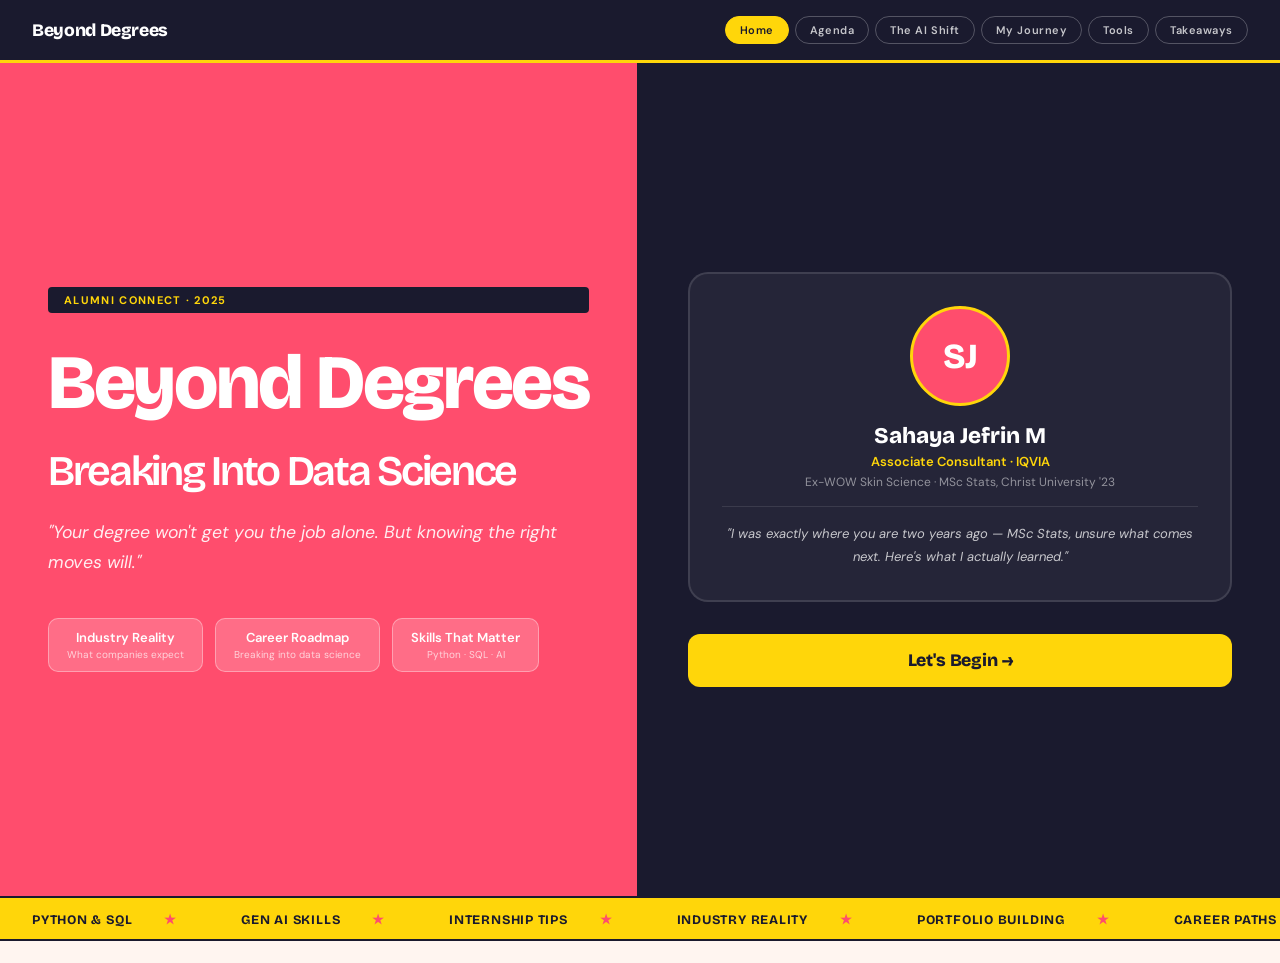
==== commit 85c39991: "Add The AI Shift section to the website content" ====
--- a/index.html
+++ b/index.html
@@ -14,6 +14,7 @@
   <div class="nav-links">
     <button class="nav-btn active" onclick="showSection('hero')">Home</button>
     <button class="nav-btn" onclick="showSection('agenda')">Agenda</button>
+    <button class="nav-btn" onclick="showSection('shift')">The AI Shift</button>
     <button class="nav-btn" onclick="showSection('journey')">My Journey</button>
     <button class="nav-btn" onclick="showSection('tools')">Tools</button>
     <button class="nav-btn" onclick="showSection('takeaways')">Takeaways</button>
@@ -69,12 +70,12 @@
         <div class="ag-chips"><span class="ag-chip r">10 mins</span><span class="ag-chip y">Icebreaker poll</span></div>
       </div></div>
     </div>
-    <div class="agenda-item" onclick="markAgenda(this)">
+    <div class="agenda-item" onclick="showSection('shift')">
       <div class="ag-time"><span>00:10</span></div>
       <div class="ag-body"><div class="ag-num">02</div><div class="ag-content">
-        <div class="ag-title">The job market — what's actually happening</div>
-        <div class="ag-desc">Where stats grads get hired, how AI reshuffled roles, and where the growth is. No sugarcoating.</div>
-        <div class="ag-chips"><span class="ag-chip r">20 mins</span><span class="ag-chip b">Tech</span><span class="ag-chip b">Pharma</span><span class="ag-chip b">Finance</span><span class="ag-chip b">Consulting</span></div>
+        <div class="ag-title">The AI shift & job market</div>
+        <div class="ag-desc">Traditional path vs. the AI Era. How AI reshuffled entry roles, and how statistics grads can compete to secure a job today.</div>
+        <div class="ag-chips"><span class="ag-chip r">20 mins</span><span class="ag-chip b">Traditional vs. AI</span><span class="ag-chip b">Stats Moat</span><span class="ag-chip b">Job Strategy</span></div>
       </div></div>
     </div>
     <div class="agenda-item" onclick="markAgenda(this)">
@@ -108,6 +109,68 @@
         <div class="ag-desc">Salaries, job search, postgrad vs. jobs, specific tools — no question is off limits.</div>
         <div class="ag-chips"><span class="ag-chip g">20–30 mins</span><span class="ag-chip p">Live questions</span></div>
       </div></div>
+    </div>
+  </div>
+</section>
+
+<!-- ═══ THE AI SHIFT ═══ -->
+<section id="sec-shift" class="section">
+  <div class="sec-header">
+    <div class="sec-tag">The Shift</div>
+    <h2 class="sec-title">Traditional vs. The AI Era</h2>
+    <p class="sec-sub">The job market has evolved. Understanding this shift is key to securing your first role.</p>
+  </div>
+  
+  <div style="display: grid; grid-template-columns: repeat(auto-fit, minmax(280px, 1fr)); gap: 20px; margin-bottom: 2rem;">
+    <!-- Traditional Card -->
+    <div class="tk-card" style="background: var(--white); border-color: var(--navy);">
+      <h3 style="font-family: 'Bricolage Grotesque', sans-serif; font-size: 1.3rem; margin-bottom: 12px; color: #555;">1. The Traditional Way</h3>
+      <p style="font-size: 14px; line-height: 1.6; color: #666; margin-bottom: 1rem;">Previously, breaking into data roles was all about learning coding syntax and memorizing tool commands.</p>
+      <ul style="list-style-type: none; font-size: 13px; line-height: 1.7; color: #555; padding-left: 0;">
+        <li style="margin-bottom: 8px;">❌ <strong>Coding Syntax:</strong> Writing standard boilerplate scripts from memory.</li>
+        <li style="margin-bottom: 8px;">❌ <strong>Basic SQL:</strong> Memorizing simple table joins.</li>
+        <li style="margin-bottom: 8px;">❌ <strong>Model Fitting:</strong> Copy-pasting boilerplate model code into Jupyter notebooks.</li>
+        <li>❌ <strong>Degree Bias:</strong> Relying purely on the brand name of a degree to get shortlisted.</li>
+      </ul>
+    </div>
+    
+    <!-- AI Era Card -->
+    <div class="tk-card" style="background: #fff0f3; border-color: var(--pink);">
+      <h3 style="font-family: 'Bricolage Grotesque', sans-serif; font-size: 1.3rem; margin-bottom: 12px; color: var(--pink);">2. The AI Impacted Era</h3>
+      <p style="font-size: 14px; line-height: 1.6; color: var(--text); margin-bottom: 1rem;">Boilerplate coding syntax has been commoditized. AI generates functional code in seconds.</p>
+      <ul style="list-style-type: none; font-size: 13px; line-height: 1.7; color: var(--text); padding-left: 0;">
+        <li style="margin-bottom: 8px;">✅ <strong>Syntax is Free:</strong> AI writes boilerplate, structures files, and debugs errors.</li>
+        <li style="margin-bottom: 8px;">✅ <strong>Higher Entry Bar:</strong> Simple data cleaning scripts are automated.</li>
+        <li style="margin-bottom: 8px;">✅ <strong>Speed over Memorization:</strong> Value lies in execution speed and architecture.</li>
+        <li>✅ <strong>Practical Portfolios:</strong> Working prototypes beat a list of technical keywords.</li>
+      </ul>
+    </div>
+  </div>
+
+  <div class="share-card" style="background: var(--navy); text-align: left; padding: 2.5rem; border-radius: 20px; color: var(--white);">
+    <h3 style="font-family: 'Bricolage Grotesque', sans-serif; font-size: 1.6rem; color: var(--yellow); margin-bottom: 12px;">How to Compete and Secure a Job Today</h3>
+    <p style="font-size: 14px; line-height: 1.6; color: rgba(255,255,255,0.8); margin-bottom: 2rem;">To get hired, you must lean into the skills that AI cannot replicate. Use your stats background as your moat.</p>
+    
+    <div style="display: grid; grid-template-columns: repeat(auto-fit, minmax(240px, 1fr)); gap: 20px;">
+      <div style="background: rgba(255,255,255,0.06); border: 1px solid rgba(255,255,255,0.12); padding: 1.25rem; border-radius: 12px;">
+        <h4 style="color: var(--white); font-weight: 700; font-size: 14px; margin-bottom: 8px; font-family: 'Bricolage Grotesque', sans-serif;">🧠 Focus on the "Why" (Stats Moat)</h4>
+        <p style="font-size: 12px; color: rgba(255,255,255,0.7); line-height: 1.5;">AI fits models but doesn't understand underlying assumptions (multicollinearity, heteroscedasticity, experiment bias). Your stats degree is your key advantage.</p>
+      </div>
+      
+      <div style="background: rgba(255,255,255,0.06); border: 1px solid rgba(255,255,255,0.12); padding: 1.25rem; border-radius: 12px;">
+        <h4 style="color: var(--white); font-weight: 700; font-size: 14px; margin-bottom: 8px; font-family: 'Bricolage Grotesque', sans-serif;">💼 Business Translation</h4>
+        <p style="font-size: 12px; color: rgba(255,255,255,0.7); line-height: 1.5;">AI cannot understand company context or connect models to revenue. Translate model parameters into business outcomes (e.g. reducing overstock by 18%).</p>
+      </div>
+      
+      <div style="background: rgba(255,255,255,0.06); border: 1px solid rgba(255,255,255,0.12); padding: 1.25rem; border-radius: 12px;">
+        <h4 style="color: var(--white); font-weight: 700; font-size: 14px; margin-bottom: 8px; font-family: 'Bricolage Grotesque', sans-serif;">⚡ AI as your Multiplier</h4>
+        <p style="font-size: 12px; color: rgba(255,255,255,0.7); line-height: 1.5;">Use LLMs to speed up boilerplate code. Build projects 3x faster, focusing your energy on dataset analysis and architectural decisions.</p>
+      </div>
+      
+      <div style="background: rgba(255,255,255,0.06); border: 1px solid rgba(255,255,255,0.12); padding: 1.25rem; border-radius: 12px;">
+        <h4 style="color: var(--white); font-weight: 700; font-size: 14px; margin-bottom: 8px; font-family: 'Bricolage Grotesque', sans-serif;">🚀 End-to-End Execution</h4>
+        <p style="font-size: 12px; color: rgba(255,255,255,0.7); line-height: 1.5;">Don't stop at Jupyter Notebooks. Build interactive, working prototypes (dashboards, websites) to show you can build a complete product.</p>
+      </div>
     </div>
   </div>
 </section>
